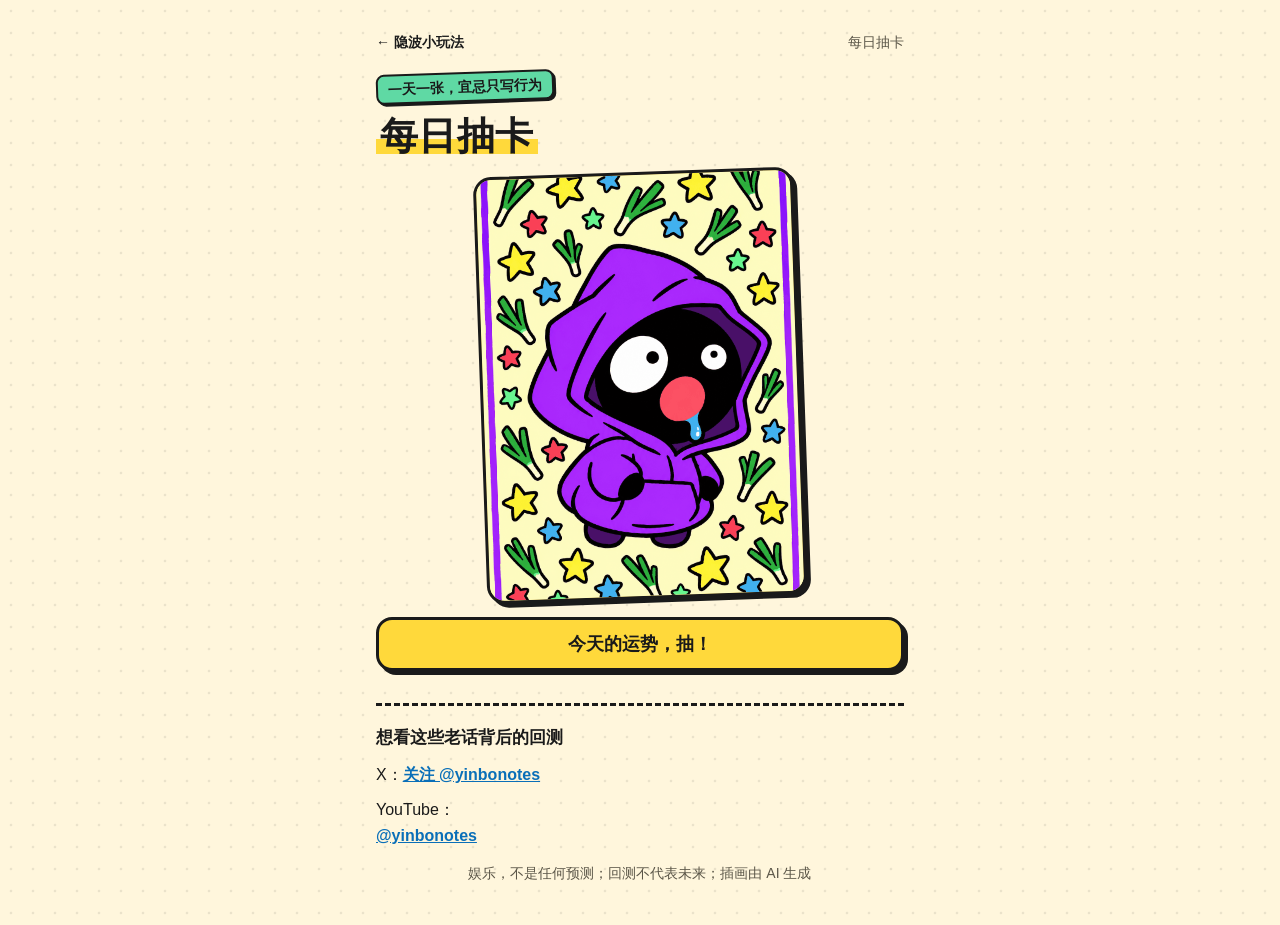
==== play/card/index.html @ 3527f6a2 "yinbo-tools: data-day calendar and widgets; play site (trading habit test, daily card draw)" ====
<!doctype html>
<html lang="zh-CN">
<head>
<meta charset="utf-8">
<meta name="viewport" content="width=device-width, initial-scale=1, viewport-fit=cover">
<title>每日抽卡 · 隐波小玩法</title>
<meta name="description" content="一天一张运势卡：手痒指数、宜、忌，外加一句毒鸡汤。娱乐，不是任何预测。">
<meta property="og:title" content="每日抽卡">
<meta property="og:description" content="一天一张运势卡：手痒指数、宜、忌，外加一句毒鸡汤。娱乐，不是任何预测。">
<meta property="og:image" content="https://eyot424.github.io/yinbo-tools/play/assets/card-back.png">
<meta name="theme-color" content="#FFF6DC">
<link rel="stylesheet" href="../assets/style.css">
</head>
<body>
<div class="wrap">
  <div class="topbar"><a href="../">← 隐波小玩法</a><span class="muted">每日抽卡</span></div>
  <noscript><p class="noscript">这个小玩法需要开启 JavaScript 才能玩。</p></noscript>
  <p id="load-error" class="notice warn" hidden>卡组没能加载，请刷新页面再试。</p>

  <header>
    <p class="eyebrow">一天一张，宜忌只写行为</p>
    <h1><span class="accent">每日抽卡</span></h1>
  </header>

  <section id="back-view">
    <div class="deck-stage"><div class="cardback art"><img src="../assets/card-back.png" alt="卡背" width="480" height="640"></div></div>
    <button type="button" class="btn btn-block" id="draw" disabled>今天的运势，抽！</button>
    <p class="notice" id="seed-note" hidden></p>
  </section>

  <section id="card-view" hidden>
    <article class="fortune" id="fortune">
      <div class="art art-wide"><img id="c-art" alt="" width="640" height="480"></div>
      <p class="date" id="c-date"></p>
      <h2 id="c-name"></h2>
      <div class="stars" id="c-itch"></div>
      <div class="yi-ji">
        <div class="yi"><b>宜</b><span id="c-do"></span></div>
        <div class="ji"><b>忌</b><span id="c-dont"></span></div>
      </div>
      <div class="saying">
        <p class="muted">今日老话</p>
        <p id="c-saying"></p>
        <p class="muted" style="margin-top:8px">实话一句</p>
        <p id="c-verdict"></p>
      </div>
      <p class="soup" id="c-soup"></p>
      <p class="card-foot">娱乐，不是任何预测；回测不代表未来 · 插画由 AI 生成 · 隐波的 AI 量化笔记</p>
    </article>
    <p class="notice">今天只能抽一次，明天再来。</p>
    <p class="notice warn" id="seed-warn" hidden></p>
    <div class="btn-row">
      <button type="button" class="btn" id="save">保存去炫耀 / 去自黑</button>
    </div>
    <div id="share" hidden></div>
  </section>

  <section class="follow">
    <h3>想看这些老话背后的回测</h3>
    <div class="follow-row">
      <p>X：<a href="https://x.com/yinbonotes" target="_blank" rel="noopener">关注 @yinbonotes</a></p>
    </div>
    <div class="follow-row">
      <p>YouTube：<br><a href="https://www.youtube.com/@yinbonotes"><b>@yinbonotes</b></a></p>
    </div>
    <p class="disclaimer">娱乐，不是任何预测；回测不代表未来；插画由 AI 生成</p>
  </section>
</div>

<script src="../assets/app.js"></script>
<script>
(function () {
  'use strict';
  var P = window.Play;
  var $ = function (id) { return document.getElementById(id); };
  var deck = null, card = null, dateStr = '', persisted = true;

  function stars(n) {
    var s = '';
    for (var i = 0; i < 5; i++) { s += i < n ? '★' : '☆'; }
    return s;
  }

  function lastDrawn() {
    try { return window.localStorage.getItem('playLastDraw'); } catch (e) { return null; }
  }
  function markDrawn(d) {
    try { window.localStorage.setItem('playLastDraw', d); } catch (e) { /* 无本地存储就算了 */ }
  }

  function draw() {
    dateStr = P.todayStr();
    var s = P.getSeed();
    persisted = s.persisted;
    var i = P.pickIndex(s.seed, dateStr, deck.length);
    card = deck[i];
    markDrawn(dateStr);

    $('c-art').classList.remove('img-failed');
    // 优先每张卡的专属插画（assets/cards/<id>.png），没有就退回通用场景图
    $('c-art').onerror = function () { this.onerror = null; this.src = '../assets/scenes/' + card.scene + '.png'; };
    $('c-art').src = '../assets/cards/' + card.id + '.png';
    $('c-date').textContent = '今天的卡 · ' + dateStr;
    $('c-name').textContent = card.name;
    $('c-itch').innerHTML = '<small>手痒指数</small>' + stars(card.itch);
    $('c-do').textContent = card['do'];
    $('c-dont').textContent = card.dont;
    $('c-saying').textContent = card.saying;
    $('c-verdict').textContent = card.verdict;
    $('c-soup').textContent = card.soup;

    var warn = $('seed-warn');
    if (persisted) {
      warn.hidden = true;
    } else {
      warn.hidden = false;
      warn.textContent = '你的浏览器没有开放本地存储，今天的卡没法固定，刷新会换一张。换个浏览器或关闭无痕模式再试。';
    }
    $('back-view').hidden = true;
    $('card-view').hidden = false;
    var f = $('fortune');
    f.classList.remove('flip');
    void f.offsetWidth;
    f.classList.add('flip');
    $('share').hidden = true;
    $('share').innerHTML = '';
    window.scrollTo(0, 0);
  }

  function renderCard(kind) {
    var C = P.C, c = card;
    return P.loadImage('../assets/cards/' + c.id + '.png').then(function (img) {
      return img || P.loadImage('../assets/scenes/' + c.scene + '.png');  // loadImage 失败时返回 null，不是 reject
    }).then(function (img) {
      var W = 1080, H = kind === '34' ? 1440 : 1080;
      var canvas = document.createElement('canvas');
      canvas.width = W; canvas.height = H;
      var ctx = canvas.getContext('2d');
      P.drawBackdrop(ctx, W, H);
      P.drawFit(ctx, '每日抽卡 · ' + dateStr, 80, 100, 920, 38, 26, 900, C.ink, 'left');
      var itchLine = '手痒指数  ' + stars(c.itch);
      if (kind === '34') {
        P.drawArt(ctx, img, 80, 135, 920, 480, 36);
        P.drawFit(ctx, c.name, 80, 725, 920, 88, 48, 900, C.ink, 'left');
        P.drawFit(ctx, itchLine, 80, 790, 920, 38, 26, 900, C.redText, 'left');
        var bx = [80, 550], bw = 450;
        [['宜', c['do'], C.mint], ['忌', c.dont, '#FFA39B']].forEach(function (it, i) {
          P.drawSticker(ctx, bx[i], 830, bw - 8, 142, 24, it[2]);
          P.drawFit(ctx, it[0], bx[i] + 24, 878, 100, 32, 26, 900, C.ink, 'left');
          P.drawParagraph(ctx, it[1], bx[i] + 24, 926, bw - 48, 42, 2, { size: 34, weight: 600 });
        });
        P.drawSticker(ctx, 80, 990, 912, 232, 24, C.paper);
        P.drawFit(ctx, '今日老话', 108, 1028, 200, 26, 22, 400, C.dim, 'left');
        P.drawParagraph(ctx, c.saying, 108, 1076, 864, 44, 1, { size: 36, weight: 700 });
        P.drawFit(ctx, '实话一句', 108, 1124, 200, 26, 22, 400, C.dim, 'left');
        P.drawParagraph(ctx, c.verdict.replace(/[。.]$/, ''), 108, 1162, 864, 36, 2, { size: 30 });
        P.drawParagraph(ctx, c.soup, 80, 1272, 920, 46, 2, { size: 38, weight: 900, color: C.redText });
      } else {
        P.drawArt(ctx, img, 60, 130, 380, 380, 32);
        P.drawFit(ctx, c.name, 480, 205, 540, 64, 40, 900, C.ink, 'left');
        P.drawFit(ctx, itchLine, 480, 262, 540, 32, 24, 900, C.redText, 'left');
        P.drawParagraph(ctx, '宜  ' + c['do'], 480, 340, 540, 40, 2, { size: 32, weight: 700, color: C.ink });
        P.drawParagraph(ctx, '忌  ' + c.dont, 480, 440, 540, 40, 2, { size: 32, weight: 700, color: C.ink });
        P.drawSticker(ctx, 60, 550, 952, 242, 24, C.paper);
        P.drawFit(ctx, '今日老话', 88, 594, 200, 24, 20, 400, C.dim, 'left');
        P.drawParagraph(ctx, c.saying, 88, 636, 904, 42, 1, { size: 34, weight: 700 });
        P.drawFit(ctx, '实话一句', 88, 690, 200, 24, 20, 400, C.dim, 'left');
        P.drawParagraph(ctx, c.verdict.replace(/[。.]$/, ''), 88, 730, 904, 38, 2, { size: 30 });
        P.drawParagraph(ctx, c.soup, 60, 870, 960, 46, 2, { size: 38, weight: 900, color: C.redText });
      }
      P.drawFooter(ctx, W, H);
      return canvas;
    });
  }

  $('save').onclick = function () {
    var box = $('share');
    box.hidden = false;
    P.mountShare(box, renderCard, 'yinbo-card-' + dateStr);
    box.scrollIntoView({ behavior: 'smooth', block: 'start' });
  };
  $('draw').onclick = draw;

  P.getJSON('../data/deck.json').then(function (d) {
    deck = d;
    $('draw').disabled = false;
    if (lastDrawn() === P.todayStr()) { $('draw').textContent = '再看一眼今天的卡（别想重抽）'; }
    var probe = P.getSeed();
    if (!probe.persisted) {
      var n = $('seed-note');
      n.hidden = false;
      n.textContent = '你的浏览器没有开放本地存储：今天的卡没法固定，刷新会换一张。';
    }
  }).catch(function () { $('load-error').hidden = false; });
})();
</script>
</body>
</html>
---- play/assets/style.css ----
/* 隐波小玩法 共用样式：奶白底，香蕉黄/番茄红/天空蓝/薄荷绿，粗黑描边加硬阴影，系统字体栈，无外部资源 */
:root {
  --bg: #FFF6DC;
  --ink: #1a1a1a;
  --yellow: #FFD93B;
  --red: #FF5A4D;
  --blue: #4DB8FF;
  --mint: #5FD9A4;
  --paper: #ffffff;
  --dim: #5b5648;
  --line: #1a1a1a;
  --shadow: 4px 4px 0 #1a1a1a;
  --font: -apple-system, "PingFang SC", "Noto Sans CJK SC", "Microsoft YaHei", sans-serif;
}
* { box-sizing: border-box; }
html { -webkit-text-size-adjust: 100%; background: var(--bg); }
body {
  margin: 0; min-height: 100vh; font-family: var(--font); font-size: 16px; line-height: 1.6;
  color: var(--ink); overflow-wrap: anywhere; overflow-x: hidden;
  background-color: var(--bg);
  background-image: radial-gradient(rgba(26, 26, 26, 0.09) 1.5px, transparent 1.6px);
  background-size: 22px 22px;
}
img { max-width: 100%; display: block; }
a { color: #0a6fb8; font-weight: 700; }
[hidden] { display: none !important; }

.wrap { width: 100%; max-width: 560px; margin: 0 auto; padding: 20px 16px 40px; }
.topbar { display: flex; align-items: center; justify-content: space-between; min-height: 44px; margin-bottom: 8px; font-size: 14px; }
.topbar a { color: var(--ink); text-decoration: none; padding: 10px 0; font-weight: 700; }
.eyebrow {
  display: inline-block; margin: 0; font-size: 14px; font-weight: 800; color: var(--ink);
  background: var(--mint); border: 2px solid var(--ink); border-radius: 8px; padding: 2px 10px;
  transform: rotate(-2deg); box-shadow: 2px 2px 0 var(--ink);
}
h1 { margin: 12px 0 4px; font-size: 38px; line-height: 1.2; font-weight: 900; letter-spacing: 0.01em; }
h2 { margin: 0 0 8px; font-size: 20px; line-height: 1.35; font-weight: 900; }
h3 { margin: 0 0 6px; font-size: 17px; font-weight: 900; }
.sub { margin: 0 0 20px; color: var(--dim); font-weight: 600; }
.muted { color: var(--dim); font-size: 14px; }
.hero { padding: 12px 0 4px; }
.accent { background: linear-gradient(transparent 58%, var(--yellow) 58%, var(--yellow) 92%, transparent 92%); padding: 0 4px; }

/* 入口卡片 */
.tiles { display: grid; gap: 18px; margin: 12px 0 24px; }
.tile {
  display: flex; gap: 14px; align-items: center; text-decoration: none; color: var(--ink); font-weight: 400;
  background: var(--paper); border: 3px solid var(--ink); border-radius: 20px; padding: 14px;
  min-height: 96px; box-shadow: var(--shadow); position: relative;
}
.tile:nth-child(1) { background: #FFF1A8; transform: rotate(-0.8deg); }
.tile:nth-child(2) { background: #CFEFFF; transform: rotate(0.8deg); }
.tile:active { transform: translate(3px, 3px); box-shadow: 1px 1px 0 var(--ink); }
.tile .thumb { flex: 0 0 76px; width: 76px; height: 76px; border-radius: 14px; overflow: hidden; border: 2px solid var(--ink); }
.tile .body { flex: 1 1 auto; min-width: 0; }
.tile h2 { margin: 0 0 2px; }
.tile p { margin: 0; color: var(--dim); font-size: 14px; }
.tile .go { color: var(--ink); font-size: 14px; font-weight: 900; margin-top: 6px; display: inline-block; background: var(--red); color: #fff; border: 2px solid var(--ink); border-radius: 999px; padding: 0 12px; transform: rotate(-2deg); }

/* 插画占位：图加载失败时露出奶黄底 */
.art { position: relative; overflow: hidden; border-radius: 18px; background: #FFE98A; border: 3px solid var(--ink); }
.tile .art { border-width: 2px; }
.art img { width: 100%; height: 100%; object-fit: cover; }
.art img.img-failed { visibility: hidden; }
.art-wide { aspect-ratio: 4 / 3; box-shadow: var(--shadow); }
.art-square { aspect-ratio: 1 / 1; }

/* 按钮：贴纸感 */
.btn {
  display: inline-flex; align-items: center; justify-content: center;
  min-height: 52px; padding: 10px 22px; border: 3px solid var(--ink); border-radius: 16px; cursor: pointer;
  font: inherit; font-weight: 900; font-size: 18px; color: var(--ink); text-decoration: none;
  background: var(--yellow); box-shadow: var(--shadow);
}
.btn:active { transform: translate(3px, 3px); box-shadow: 1px 1px 0 var(--ink); }
.btn-ghost { background: var(--paper); font-weight: 800; font-size: 16px; }
.btn-block { display: flex; width: 100%; }
.btn[disabled] { opacity: 0.5; cursor: default; }
.btn-row { display: flex; gap: 14px; flex-wrap: wrap; margin: 18px 0; }
.btn-row .btn { flex: 1 1 140px; }
.panel { background: var(--paper); border: 3px solid var(--ink); border-radius: 18px; padding: 16px; margin: 18px 0; box-shadow: var(--shadow); }

/* 答题 */
.progress { height: 14px; border-radius: 999px; background: var(--paper); border: 2px solid var(--ink); overflow: hidden; margin: 6px 0 4px; }
.progress > i { display: block; height: 100%; width: 0; background: var(--red); border-right: 2px solid var(--ink); transition: width 0.25s; }
.qmeta { display: flex; justify-content: space-between; align-items: center; font-size: 14px; font-weight: 800; }
.qtext { font-size: 22px; line-height: 1.5; margin: 18px 0; font-weight: 900; }
.opts { display: grid; gap: 14px; }
.opt {
  display: flex; gap: 12px; align-items: flex-start; text-align: left; width: 100%;
  min-height: 64px; padding: 14px; font: inherit; font-weight: 600; color: var(--ink); cursor: pointer;
  background: var(--paper); border: 3px solid var(--ink); border-radius: 16px; box-shadow: var(--shadow);
}
.opt:active { transform: translate(3px, 3px); box-shadow: 1px 1px 0 var(--ink); }
.opt b { flex: 0 0 30px; height: 30px; line-height: 25px; text-align: center; border-radius: 50%; border: 2px solid var(--ink); background: var(--blue); font-size: 14px; }
.opt:nth-child(2) b { background: var(--red); color: #fff; }
.opt.on { background: var(--yellow); }

/* 结果 */
.result-name { font-size: 36px; line-height: 1.2; margin: 14px 0 2px; }
.result-suffix { display: inline-block; color: #fff; background: var(--red); border: 2px solid var(--ink); border-radius: 10px; padding: 0 10px; font-size: 18px; font-weight: 900; transform: rotate(-3deg); margin-left: 6px; vertical-align: middle; }
.chips { display: flex; flex-wrap: wrap; gap: 8px; margin: 14px 0; }
.chip { padding: 4px 14px; border: 2px solid var(--ink); border-radius: 999px; font-weight: 900; min-height: 36px; display: inline-flex; align-items: center; gap: 6px; background: var(--mint); box-shadow: 2px 2px 0 var(--ink); }
.chip:nth-child(2) { background: var(--blue); transform: rotate(1deg); }
.chip:nth-child(3) { background: var(--yellow); transform: rotate(-1deg); }
.chip:nth-child(4) { background: #FFA39B; }
.chip small { color: var(--ink); font-weight: 600; font-size: 14px; }
.tagline { font-size: 19px; font-weight: 800; margin: 14px 0 8px; }
.mod-line { color: #c2271b; font-weight: 700; margin: 4px 0 8px; }
.habits { margin: 8px 0 0; padding-left: 20px; }
.habits li { margin: 6px 0; }
.bars { display: grid; gap: 14px; }
.bar-row .ends { display: flex; justify-content: space-between; font-size: 14px; }
.bar-row .ends b { font-size: 16px; }
.bar { position: relative; height: 12px; border-radius: 999px; background: #FFE98A; border: 2px solid var(--ink); margin: 8px 0 4px; }
.bar i { position: absolute; top: -8px; width: 22px; height: 22px; border-radius: 50%; background: var(--red); border: 2px solid var(--ink); transform: translateX(-50%); }
.bar-row .how { font-size: 14px; color: var(--dim); text-align: center; }
.ep { border-left: 5px solid var(--red); padding-left: 12px; margin: 10px 0; }
.ep .no { color: #c2271b; font-size: 14px; font-weight: 800; }
.ep .t { font-weight: 900; }
.ep .meta { color: var(--dim); font-size: 14px; }
.tag { display: inline-block; padding: 0 8px; border: 2px solid var(--ink); border-radius: 6px; font-size: 14px; font-weight: 800; background: var(--yellow); color: var(--ink); }

/* 分享卡 */
.share-tabs { display: flex; gap: 10px; margin: 12px 0; }
.share-tabs button { flex: 1; min-height: 44px; font: inherit; font-weight: 800; color: var(--ink); background: var(--paper); border: 3px solid var(--ink); border-radius: 12px; cursor: pointer; }
.share-tabs button.on { background: var(--yellow); box-shadow: 3px 3px 0 var(--ink); }
.share-out { text-align: center; }
.share-out img { margin: 0 auto; max-height: 70vh; width: auto; border-radius: 12px; border: 3px solid var(--ink); -webkit-touch-callout: default; -webkit-user-select: auto; user-select: auto; }
.share-hint { font-size: 14px; font-weight: 700; margin: 8px 0 0; }
.share-err { font-size: 14px; color: #c2271b; font-weight: 700; margin: 8px 0 0; }

/* 抽卡 */
.deck-stage { perspective: 1200px; margin: 12px 0 18px; }
.cardback { max-width: 320px; margin: 0 auto; aspect-ratio: 3 / 4; transform: rotate(-2deg); box-shadow: var(--shadow); }
.cardback img { border-radius: 14px; }
.fortune { background: #FFF1A8; border: 3px solid var(--ink); border-radius: 20px; padding: 14px; box-shadow: var(--shadow); }
.fortune.flip { animation: flip 0.6s ease-out; }
@keyframes flip { from { transform: rotateY(90deg); opacity: 0; } to { transform: rotateY(0); opacity: 1; } }
@media (prefers-reduced-motion: reduce) { .fortune.flip { animation: none; } .progress > i { transition: none; } }
.fortune .date { display: inline-block; font-size: 14px; font-weight: 800; margin: 12px 0 0; background: var(--blue); border: 2px solid var(--ink); border-radius: 8px; padding: 0 10px; transform: rotate(-2deg); }
.fortune h2 { font-size: 28px; margin: 6px 0 2px; }
.stars { font-size: 22px; color: var(--red); letter-spacing: 0.1em; }
.stars small { font-size: 14px; font-weight: 800; color: var(--ink); letter-spacing: 0; margin-right: 6px; }
.yi-ji { display: grid; grid-template-columns: 1fr 1fr; gap: 10px; margin: 12px 0; }
.yi-ji > div { border: 2px solid var(--ink); border-radius: 12px; padding: 10px; background: var(--paper); }
.yi-ji b { display: block; font-size: 15px; font-weight: 900; }
.yi-ji .yi b { color: #0a8a5a; }
.yi-ji .ji b { color: #c2271b; }
.saying { margin: 10px 0; padding: 10px; border: 2px dashed var(--ink); border-radius: 12px; background: var(--paper); }
.saying p { margin: 2px 0; }
.soup { color: #c2271b; font-weight: 900; font-size: 18px; margin: 10px 0 4px; }
.card-foot { font-size: 14px; color: var(--dim); margin: 8px 0 0; }
.notice { font-size: 14px; color: var(--dim); text-align: center; margin: 8px 0; font-weight: 600; }
.notice.warn { color: #c2271b; font-weight: 800; }

/* 页脚：关注与免责 */
.follow { margin-top: 32px; padding-top: 18px; border-top: 3px dashed var(--ink); }
.follow-row { display: flex; gap: 14px; align-items: center; margin: 10px 0; }
.follow-row .qr { position: relative; flex: 0 0 96px; width: 96px; height: 96px; border-radius: 10px; background: #fff; border: 2px solid var(--ink); overflow: hidden; display: flex; align-items: center; justify-content: center; color: #333; font-size: 14px; text-align: center; }
.follow-row .qr img { position: absolute; left: 0; top: 0; width: 100%; height: 100%; object-fit: contain; background: #fff; }
.follow-row .qr img.img-failed { display: none; }
.follow-row p { margin: 0; }
.disclaimer { font-size: 14px; color: var(--dim); margin: 14px 0 0; text-align: center; }
.noscript { padding: 16px; color: #c2271b; font-weight: 800; }
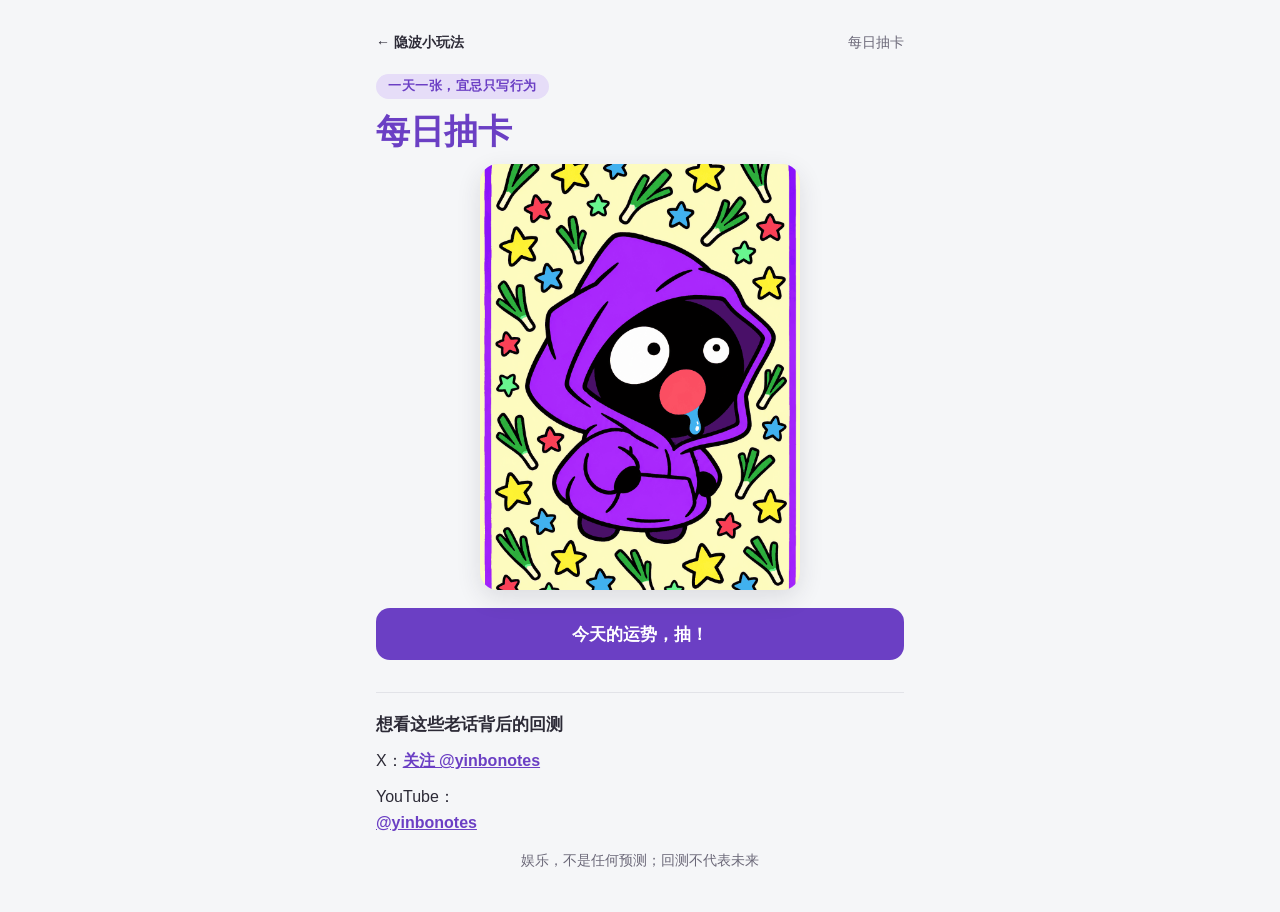
==== commit 6831af4c: "play: 16 trading personalities with chibi low-poly art and 16personalities-style result page Co-Auth" ====
--- a/play/card/index.html
+++ b/play/card/index.html
@@ -8,7 +8,7 @@
 <meta property="og:title" content="每日抽卡">
 <meta property="og:description" content="一天一张运势卡：手痒指数、宜、忌，外加一句毒鸡汤。娱乐，不是任何预测。">
 <meta property="og:image" content="https://eyot424.github.io/yinbo-tools/play/assets/card-back.png">
-<meta name="theme-color" content="#FFF6DC">
+<meta name="theme-color" content="#F5F6F8">
 <link rel="stylesheet" href="../assets/style.css">
 </head>
 <body>
@@ -45,7 +45,7 @@
         <p id="c-verdict"></p>
       </div>
       <p class="soup" id="c-soup"></p>
-      <p class="card-foot">娱乐，不是任何预测；回测不代表未来 · 插画由 AI 生成 · 隐波的 AI 量化笔记</p>
+      <p class="card-foot">娱乐，不是任何预测；回测不代表未来 · 隐波的 AI 量化笔记</p>
     </article>
     <p class="notice">今天只能抽一次，明天再来。</p>
     <p class="notice warn" id="seed-warn" hidden></p>
@@ -63,7 +63,7 @@
     <div class="follow-row">
       <p>YouTube：<br><a href="https://www.youtube.com/@yinbonotes"><b>@yinbonotes</b></a></p>
     </div>
-    <p class="disclaimer">娱乐，不是任何预测；回测不代表未来；插画由 AI 生成</p>
+    <p class="disclaimer">娱乐，不是任何预测；回测不代表未来</p>
   </section>
 </div>
 
@@ -144,7 +144,7 @@
         P.drawFit(ctx, c.name, 80, 725, 920, 88, 48, 900, C.ink, 'left');
         P.drawFit(ctx, itchLine, 80, 790, 920, 38, 26, 900, C.redText, 'left');
         var bx = [80, 550], bw = 450;
-        [['宜', c['do'], C.mint], ['忌', c.dont, '#FFA39B']].forEach(function (it, i) {
+        [['宜', c['do'], C.mint], ['忌', c.dont, '#F6D9D5']].forEach(function (it, i) {
           P.drawSticker(ctx, bx[i], 830, bw - 8, 142, 24, it[2]);
           P.drawFit(ctx, it[0], bx[i] + 24, 878, 100, 32, 26, 900, C.ink, 'left');
           P.drawParagraph(ctx, it[1], bx[i] + 24, 926, bw - 48, 42, 2, { size: 34, weight: 600 });
--- a/play/assets/style.css
+++ b/play/assets/style.css
@@ -1,165 +1,159 @@
-/* 隐波小玩法 共用样式：奶白底，香蕉黄/番茄红/天空蓝/薄荷绿，粗黑描边加硬阴影，系统字体栈，无外部资源 */
+/* 隐波小玩法 共用样式：浅灰白底、柔和主题色块、细线与轻阴影，系统字体栈，无外部资源。
+   结果页按 16 型分 4 组 4 色（紫 ZN、绿 ZS、蓝 DN、黄 DS），由 #result 上的 --t（浅底）与 --d（深色）带入。 */
 :root {
-  --bg: #FFF6DC;
-  --ink: #1a1a1a;
-  --yellow: #FFD93B;
-  --red: #FF5A4D;
-  --blue: #4DB8FF;
-  --mint: #5FD9A4;
+  --bg: #F5F6F8;
+  --ink: #2c2a36;
+  --dim: #6b6878;
+  --line: #E2E3E8;
   --paper: #ffffff;
-  --dim: #5b5648;
-  --line: #1a1a1a;
-  --shadow: 4px 4px 0 #1a1a1a;
+  --t: #E6DDF8;
+  --d: #6B3FC4;
   --font: -apple-system, "PingFang SC", "Noto Sans CJK SC", "Microsoft YaHei", sans-serif;
 }
 * { box-sizing: border-box; }
 html { -webkit-text-size-adjust: 100%; background: var(--bg); }
 body {
   margin: 0; min-height: 100vh; font-family: var(--font); font-size: 16px; line-height: 1.6;
-  color: var(--ink); overflow-wrap: anywhere; overflow-x: hidden;
-  background-color: var(--bg);
-  background-image: radial-gradient(rgba(26, 26, 26, 0.09) 1.5px, transparent 1.6px);
-  background-size: 22px 22px;
+  color: var(--ink); overflow-wrap: anywhere; overflow-x: hidden; background-color: var(--bg);
 }
 img { max-width: 100%; display: block; }
-a { color: #0a6fb8; font-weight: 700; }
+a { color: var(--d); font-weight: 700; }
 [hidden] { display: none !important; }
 
 .wrap { width: 100%; max-width: 560px; margin: 0 auto; padding: 20px 16px 40px; }
 .topbar { display: flex; align-items: center; justify-content: space-between; min-height: 44px; margin-bottom: 8px; font-size: 14px; }
-.topbar a { color: var(--ink); text-decoration: none; padding: 10px 0; font-weight: 700; }
+.topbar a { color: var(--ink); text-decoration: none; padding: 10px 0; font-weight: 600; }
 .eyebrow {
-  display: inline-block; margin: 0; font-size: 14px; font-weight: 800; color: var(--ink);
-  background: var(--mint); border: 2px solid var(--ink); border-radius: 8px; padding: 2px 10px;
-  transform: rotate(-2deg); box-shadow: 2px 2px 0 var(--ink);
+  display: inline-block; margin: 0; font-size: 13px; font-weight: 700; color: var(--d);
+  background: var(--t); border-radius: 999px; padding: 2px 12px; letter-spacing: 0.04em;
 }
-h1 { margin: 12px 0 4px; font-size: 38px; line-height: 1.2; font-weight: 900; letter-spacing: 0.01em; }
-h2 { margin: 0 0 8px; font-size: 20px; line-height: 1.35; font-weight: 900; }
-h3 { margin: 0 0 6px; font-size: 17px; font-weight: 900; }
-.sub { margin: 0 0 20px; color: var(--dim); font-weight: 600; }
+h1 { margin: 12px 0 4px; font-size: 34px; line-height: 1.2; font-weight: 800; }
+h2 { margin: 0 0 8px; font-size: 20px; line-height: 1.35; font-weight: 800; }
+h3 { margin: 0 0 8px; font-size: 17px; font-weight: 800; }
+.sub { margin: 0 0 20px; color: var(--dim); }
 .muted { color: var(--dim); font-size: 14px; }
 .hero { padding: 12px 0 4px; }
-.accent { background: linear-gradient(transparent 58%, var(--yellow) 58%, var(--yellow) 92%, transparent 92%); padding: 0 4px; }
+.accent { color: var(--d); }
 
 /* 入口卡片 */
-.tiles { display: grid; gap: 18px; margin: 12px 0 24px; }
+.tiles { display: grid; gap: 14px; margin: 12px 0 24px; }
 .tile {
   display: flex; gap: 14px; align-items: center; text-decoration: none; color: var(--ink); font-weight: 400;
-  background: var(--paper); border: 3px solid var(--ink); border-radius: 20px; padding: 14px;
-  min-height: 96px; box-shadow: var(--shadow); position: relative;
+  background: var(--paper); border-radius: 20px; padding: 14px; min-height: 96px;
+  box-shadow: 0 1px 0 var(--line), 0 6px 18px rgba(44, 42, 54, 0.06);
 }
-.tile:nth-child(1) { background: #FFF1A8; transform: rotate(-0.8deg); }
-.tile:nth-child(2) { background: #CFEFFF; transform: rotate(0.8deg); }
-.tile:active { transform: translate(3px, 3px); box-shadow: 1px 1px 0 var(--ink); }
-.tile .thumb { flex: 0 0 76px; width: 76px; height: 76px; border-radius: 14px; overflow: hidden; border: 2px solid var(--ink); }
+.tile .thumb { flex: 0 0 84px; width: 84px; height: 84px; border-radius: 16px; overflow: hidden; background: #E6DDF8; }
+.tile:nth-child(2) .thumb { background: #D3ECF2; }
+.tile .thumb img { width: 100%; height: 100%; object-fit: contain; }
+.tile:nth-child(2) .thumb img { object-fit: cover; }
 .tile .body { flex: 1 1 auto; min-width: 0; }
 .tile h2 { margin: 0 0 2px; }
 .tile p { margin: 0; color: var(--dim); font-size: 14px; }
-.tile .go { color: var(--ink); font-size: 14px; font-weight: 900; margin-top: 6px; display: inline-block; background: var(--red); color: #fff; border: 2px solid var(--ink); border-radius: 999px; padding: 0 12px; transform: rotate(-2deg); }
+.tile .go { font-size: 14px; font-weight: 700; margin-top: 6px; display: inline-block; color: var(--d); }
 
-/* 插画占位：图加载失败时露出奶黄底 */
-.art { position: relative; overflow: hidden; border-radius: 18px; background: #FFE98A; border: 3px solid var(--ink); }
-.tile .art { border-width: 2px; }
+/* 插画容器 */
+.art { position: relative; overflow: hidden; border-radius: 18px; background: var(--t); }
 .art img { width: 100%; height: 100%; object-fit: cover; }
 .art img.img-failed { visibility: hidden; }
-.art-wide { aspect-ratio: 4 / 3; box-shadow: var(--shadow); }
+.art-wide { aspect-ratio: 4 / 3; }
 .art-square { aspect-ratio: 1 / 1; }
 
-/* 按钮：贴纸感 */
+/* 按钮 */
 .btn {
   display: inline-flex; align-items: center; justify-content: center;
-  min-height: 52px; padding: 10px 22px; border: 3px solid var(--ink); border-radius: 16px; cursor: pointer;
-  font: inherit; font-weight: 900; font-size: 18px; color: var(--ink); text-decoration: none;
-  background: var(--yellow); box-shadow: var(--shadow);
+  min-height: 52px; padding: 10px 22px; border: 0; border-radius: 14px; cursor: pointer;
+  font: inherit; font-weight: 700; font-size: 17px; color: #fff; text-decoration: none; background: var(--d);
 }
-.btn:active { transform: translate(3px, 3px); box-shadow: 1px 1px 0 var(--ink); }
-.btn-ghost { background: var(--paper); font-weight: 800; font-size: 16px; }
+.btn:active { opacity: 0.85; }
+.btn-ghost { background: var(--paper); color: var(--ink); font-weight: 600; font-size: 16px; box-shadow: inset 0 0 0 1px var(--line); }
 .btn-block { display: flex; width: 100%; }
-.btn[disabled] { opacity: 0.5; cursor: default; }
-.btn-row { display: flex; gap: 14px; flex-wrap: wrap; margin: 18px 0; }
+.btn[disabled] { opacity: 0.45; cursor: default; }
+.btn-row { display: flex; gap: 12px; flex-wrap: wrap; margin: 18px 0; }
 .btn-row .btn { flex: 1 1 140px; }
-.panel { background: var(--paper); border: 3px solid var(--ink); border-radius: 18px; padding: 16px; margin: 18px 0; box-shadow: var(--shadow); }
+.panel { background: var(--paper); border-radius: 20px; padding: 18px; margin: 14px 0; box-shadow: 0 1px 0 var(--line); }
 
 /* 答题 */
-.progress { height: 14px; border-radius: 999px; background: var(--paper); border: 2px solid var(--ink); overflow: hidden; margin: 6px 0 4px; }
-.progress > i { display: block; height: 100%; width: 0; background: var(--red); border-right: 2px solid var(--ink); transition: width 0.25s; }
-.qmeta { display: flex; justify-content: space-between; align-items: center; font-size: 14px; font-weight: 800; }
-.qtext { font-size: 22px; line-height: 1.5; margin: 18px 0; font-weight: 900; }
-.opts { display: grid; gap: 14px; }
+.progress { height: 8px; border-radius: 999px; background: var(--line); overflow: hidden; margin: 8px 0 4px; }
+.progress > i { display: block; height: 100%; width: 0; background: var(--d); border-radius: 999px; transition: width 0.25s; }
+.qmeta { display: flex; justify-content: space-between; align-items: center; font-size: 14px; font-weight: 600; color: var(--dim); }
+.qtext { font-size: 22px; line-height: 1.5; margin: 18px 0; font-weight: 800; }
+.opts { display: grid; gap: 12px; }
 .opt {
   display: flex; gap: 12px; align-items: flex-start; text-align: left; width: 100%;
-  min-height: 64px; padding: 14px; font: inherit; font-weight: 600; color: var(--ink); cursor: pointer;
-  background: var(--paper); border: 3px solid var(--ink); border-radius: 16px; box-shadow: var(--shadow);
+  min-height: 64px; padding: 14px; font: inherit; font-weight: 500; color: var(--ink); cursor: pointer;
+  background: var(--paper); border: 2px solid transparent; border-radius: 16px; box-shadow: 0 1px 0 var(--line);
 }
-.opt:active { transform: translate(3px, 3px); box-shadow: 1px 1px 0 var(--ink); }
-.opt b { flex: 0 0 30px; height: 30px; line-height: 25px; text-align: center; border-radius: 50%; border: 2px solid var(--ink); background: var(--blue); font-size: 14px; }
-.opt:nth-child(2) b { background: var(--red); color: #fff; }
-.opt.on { background: var(--yellow); }
+.opt:active { opacity: 0.85; }
+.opt b { flex: 0 0 28px; height: 28px; line-height: 28px; text-align: center; border-radius: 50%; background: var(--t); color: var(--d); font-size: 14px; }
+.opt.on { border-color: var(--d); background: #faf8ff; }
 
-/* 结果 */
-.result-name { font-size: 36px; line-height: 1.2; margin: 14px 0 2px; }
-.result-suffix { display: inline-block; color: #fff; background: var(--red); border: 2px solid var(--ink); border-radius: 10px; padding: 0 10px; font-size: 18px; font-weight: 900; transform: rotate(-3deg); margin-left: 6px; vertical-align: middle; }
-.chips { display: flex; flex-wrap: wrap; gap: 8px; margin: 14px 0; }
-.chip { padding: 4px 14px; border: 2px solid var(--ink); border-radius: 999px; font-weight: 900; min-height: 36px; display: inline-flex; align-items: center; gap: 6px; background: var(--mint); box-shadow: 2px 2px 0 var(--ink); }
-.chip:nth-child(2) { background: var(--blue); transform: rotate(1deg); }
-.chip:nth-child(3) { background: var(--yellow); transform: rotate(-1deg); }
-.chip:nth-child(4) { background: #FFA39B; }
-.chip small { color: var(--ink); font-weight: 600; font-size: 14px; }
-.tagline { font-size: 19px; font-weight: 800; margin: 14px 0 8px; }
-.mod-line { color: #c2271b; font-weight: 700; margin: 4px 0 8px; }
-.habits { margin: 8px 0 0; padding-left: 20px; }
-.habits li { margin: 6px 0; }
-.bars { display: grid; gap: 14px; }
-.bar-row .ends { display: flex; justify-content: space-between; font-size: 14px; }
-.bar-row .ends b { font-size: 16px; }
-.bar { position: relative; height: 12px; border-radius: 999px; background: #FFE98A; border: 2px solid var(--ink); margin: 8px 0 4px; }
-.bar i { position: absolute; top: -8px; width: 22px; height: 22px; border-radius: 50%; background: var(--red); border: 2px solid var(--ink); transform: translateX(-50%); }
-.bar-row .how { font-size: 14px; color: var(--dim); text-align: center; }
-.ep { border-left: 5px solid var(--red); padding-left: 12px; margin: 10px 0; }
-.ep .no { color: #c2271b; font-size: 14px; font-weight: 800; }
-.ep .t { font-weight: 900; }
+/* 结果页：顶部主题色区放人物，下面是维度条与习惯列表 */
+#result { --t: #E6DDF8; --d: #6B3FC4; }
+.rhero { background: var(--t); border-radius: 24px; padding: 18px 20px 22px; text-align: left; }
+.rhero .eyebrow { background: rgba(255, 255, 255, 0.75); }
+.rart { height: 300px; margin: 6px 0 0; display: flex; justify-content: center; align-items: flex-end; }
+.rart img { height: 100%; width: auto; max-width: 100%; object-fit: contain; }
+.result-code { margin: 10px 0 0; font-size: 56px; line-height: 1; font-weight: 800; letter-spacing: 0.1em; color: var(--d); font-family: "Avenir Next", "Helvetica Neue", Arial, sans-serif; }
+.result-name { font-size: 32px; line-height: 1.2; margin: 10px 0 2px; }
+.result-suffix { display: inline-block; color: #fff; background: var(--d); border-radius: 999px; padding: 0 12px; font-size: 15px; font-weight: 700; margin-left: 8px; vertical-align: middle; }
+.tagline { font-size: 17px; font-weight: 500; margin: 8px 0 0; color: #3d3a48; }
+.mod-line { color: var(--dim); font-size: 14px; margin: 14px 0 0; }
+.habits { margin: 4px 0 0; padding: 0; list-style: none; counter-reset: h; }
+.habits li { counter-increment: h; display: flex; gap: 12px; align-items: flex-start; margin: 10px 0; }
+.habits li::before { content: counter(h); flex: 0 0 26px; height: 26px; line-height: 26px; text-align: center; border-radius: 50%; background: var(--t); color: var(--d); font-size: 14px; font-weight: 700; margin-top: 1px; }
+.bars { display: grid; gap: 18px; }
+.bar-row .dim { text-align: center; font-size: 13px; font-weight: 700; letter-spacing: 0.3em; color: #8b8896; margin-bottom: 2px; }
+.bar-row .ends { display: flex; justify-content: space-between; align-items: baseline; font-size: 17px; font-weight: 600; color: #9a97a5; }
+.bar-row .ends .on { color: var(--d); font-weight: 800; }
+.bar-row .ends small { font-size: 13px; font-weight: 600; margin-left: 6px; }
+.bar { position: relative; height: 12px; border-radius: 999px; background: var(--line); margin: 6px 0 0; overflow: hidden; }
+.bar i { position: absolute; top: 0; bottom: 0; background: var(--d); border-radius: 999px; }
+.bar i.l { left: 0; } .bar i.r { right: 0; }
+.ep { border-left: 4px solid var(--d); padding-left: 12px; margin: 10px 0; }
+.ep .no { color: var(--d); font-size: 14px; font-weight: 700; }
+.ep .t { font-weight: 700; }
 .ep .meta { color: var(--dim); font-size: 14px; }
-.tag { display: inline-block; padding: 0 8px; border: 2px solid var(--ink); border-radius: 6px; font-size: 14px; font-weight: 800; background: var(--yellow); color: var(--ink); }
+.tag { display: inline-block; padding: 0 10px; border-radius: 999px; font-size: 13px; font-weight: 700; background: var(--t); color: var(--d); }
 
 /* 分享卡 */
 .share-tabs { display: flex; gap: 10px; margin: 12px 0; }
-.share-tabs button { flex: 1; min-height: 44px; font: inherit; font-weight: 800; color: var(--ink); background: var(--paper); border: 3px solid var(--ink); border-radius: 12px; cursor: pointer; }
-.share-tabs button.on { background: var(--yellow); box-shadow: 3px 3px 0 var(--ink); }
+.share-tabs button { flex: 1; min-height: 44px; font: inherit; font-weight: 600; color: var(--ink); background: var(--paper); border: 0; box-shadow: inset 0 0 0 1px var(--line); border-radius: 12px; cursor: pointer; }
+.share-tabs button.on { background: var(--d); color: #fff; box-shadow: none; }
 .share-out { text-align: center; }
-.share-out img { margin: 0 auto; max-height: 70vh; width: auto; border-radius: 12px; border: 3px solid var(--ink); -webkit-touch-callout: default; -webkit-user-select: auto; user-select: auto; }
-.share-hint { font-size: 14px; font-weight: 700; margin: 8px 0 0; }
-.share-err { font-size: 14px; color: #c2271b; font-weight: 700; margin: 8px 0 0; }
+.share-out img { margin: 0 auto; max-height: 70vh; width: auto; border-radius: 12px; box-shadow: 0 0 0 1px var(--line); -webkit-touch-callout: default; -webkit-user-select: auto; user-select: auto; }
+.share-hint { font-size: 14px; color: var(--dim); margin: 8px 0 0; }
+.share-err { font-size: 14px; color: #b3382c; font-weight: 700; margin: 8px 0 0; }
 
 /* 抽卡 */
 .deck-stage { perspective: 1200px; margin: 12px 0 18px; }
-.cardback { max-width: 320px; margin: 0 auto; aspect-ratio: 3 / 4; transform: rotate(-2deg); box-shadow: var(--shadow); }
+.cardback { max-width: 320px; margin: 0 auto; aspect-ratio: 3 / 4; box-shadow: 0 8px 24px rgba(44, 42, 54, 0.12); }
 .cardback img { border-radius: 14px; }
-.fortune { background: #FFF1A8; border: 3px solid var(--ink); border-radius: 20px; padding: 14px; box-shadow: var(--shadow); }
+.fortune { background: var(--paper); border-radius: 22px; padding: 14px; box-shadow: 0 1px 0 var(--line), 0 8px 24px rgba(44, 42, 54, 0.08); }
 .fortune.flip { animation: flip 0.6s ease-out; }
 @keyframes flip { from { transform: rotateY(90deg); opacity: 0; } to { transform: rotateY(0); opacity: 1; } }
 @media (prefers-reduced-motion: reduce) { .fortune.flip { animation: none; } .progress > i { transition: none; } }
-.fortune .date { display: inline-block; font-size: 14px; font-weight: 800; margin: 12px 0 0; background: var(--blue); border: 2px solid var(--ink); border-radius: 8px; padding: 0 10px; transform: rotate(-2deg); }
-.fortune h2 { font-size: 28px; margin: 6px 0 2px; }
-.stars { font-size: 22px; color: var(--red); letter-spacing: 0.1em; }
-.stars small { font-size: 14px; font-weight: 800; color: var(--ink); letter-spacing: 0; margin-right: 6px; }
+.fortune .date { display: inline-block; font-size: 13px; font-weight: 700; margin: 12px 0 0; background: var(--t); color: var(--d); border-radius: 999px; padding: 0 12px; }
+.fortune h2 { font-size: 26px; margin: 6px 0 2px; }
+.stars { font-size: 22px; color: var(--d); letter-spacing: 0.1em; }
+.stars small { font-size: 14px; font-weight: 600; color: var(--dim); letter-spacing: 0; margin-right: 6px; }
 .yi-ji { display: grid; grid-template-columns: 1fr 1fr; gap: 10px; margin: 12px 0; }
-.yi-ji > div { border: 2px solid var(--ink); border-radius: 12px; padding: 10px; background: var(--paper); }
-.yi-ji b { display: block; font-size: 15px; font-weight: 900; }
-.yi-ji .yi b { color: #0a8a5a; }
-.yi-ji .ji b { color: #c2271b; }
-.saying { margin: 10px 0; padding: 10px; border: 2px dashed var(--ink); border-radius: 12px; background: var(--paper); }
+.yi-ji > div { border-radius: 14px; padding: 10px 12px; background: var(--bg); }
+.yi-ji b { display: block; font-size: 15px; font-weight: 800; }
+.yi-ji .yi b { color: #2f8a52; }
+.yi-ji .ji b { color: #b3382c; }
+.saying { margin: 10px 0; padding: 12px; border-radius: 14px; background: var(--bg); }
 .saying p { margin: 2px 0; }
-.soup { color: #c2271b; font-weight: 900; font-size: 18px; margin: 10px 0 4px; }
+.soup { color: var(--d); font-weight: 800; font-size: 18px; margin: 10px 0 4px; }
 .card-foot { font-size: 14px; color: var(--dim); margin: 8px 0 0; }
-.notice { font-size: 14px; color: var(--dim); text-align: center; margin: 8px 0; font-weight: 600; }
-.notice.warn { color: #c2271b; font-weight: 800; }
+.notice { font-size: 14px; color: var(--dim); text-align: center; margin: 8px 0; }
+.notice.warn { color: #b3382c; font-weight: 700; }
 
 /* 页脚：关注与免责 */
-.follow { margin-top: 32px; padding-top: 18px; border-top: 3px dashed var(--ink); }
+.follow { margin-top: 32px; padding-top: 18px; border-top: 1px solid var(--line); }
 .follow-row { display: flex; gap: 14px; align-items: center; margin: 10px 0; }
-.follow-row .qr { position: relative; flex: 0 0 96px; width: 96px; height: 96px; border-radius: 10px; background: #fff; border: 2px solid var(--ink); overflow: hidden; display: flex; align-items: center; justify-content: center; color: #333; font-size: 14px; text-align: center; }
+.follow-row .qr { position: relative; flex: 0 0 96px; width: 96px; height: 96px; border-radius: 10px; background: #fff; box-shadow: 0 0 0 1px var(--line); overflow: hidden; display: flex; align-items: center; justify-content: center; color: #333; font-size: 14px; text-align: center; }
 .follow-row .qr img { position: absolute; left: 0; top: 0; width: 100%; height: 100%; object-fit: contain; background: #fff; }
 .follow-row .qr img.img-failed { display: none; }
 .follow-row p { margin: 0; }
 .disclaimer { font-size: 14px; color: var(--dim); margin: 14px 0 0; text-align: center; }
-.noscript { padding: 16px; color: #c2271b; font-weight: 800; }
+.noscript { padding: 16px; color: #b3382c; font-weight: 700; }
